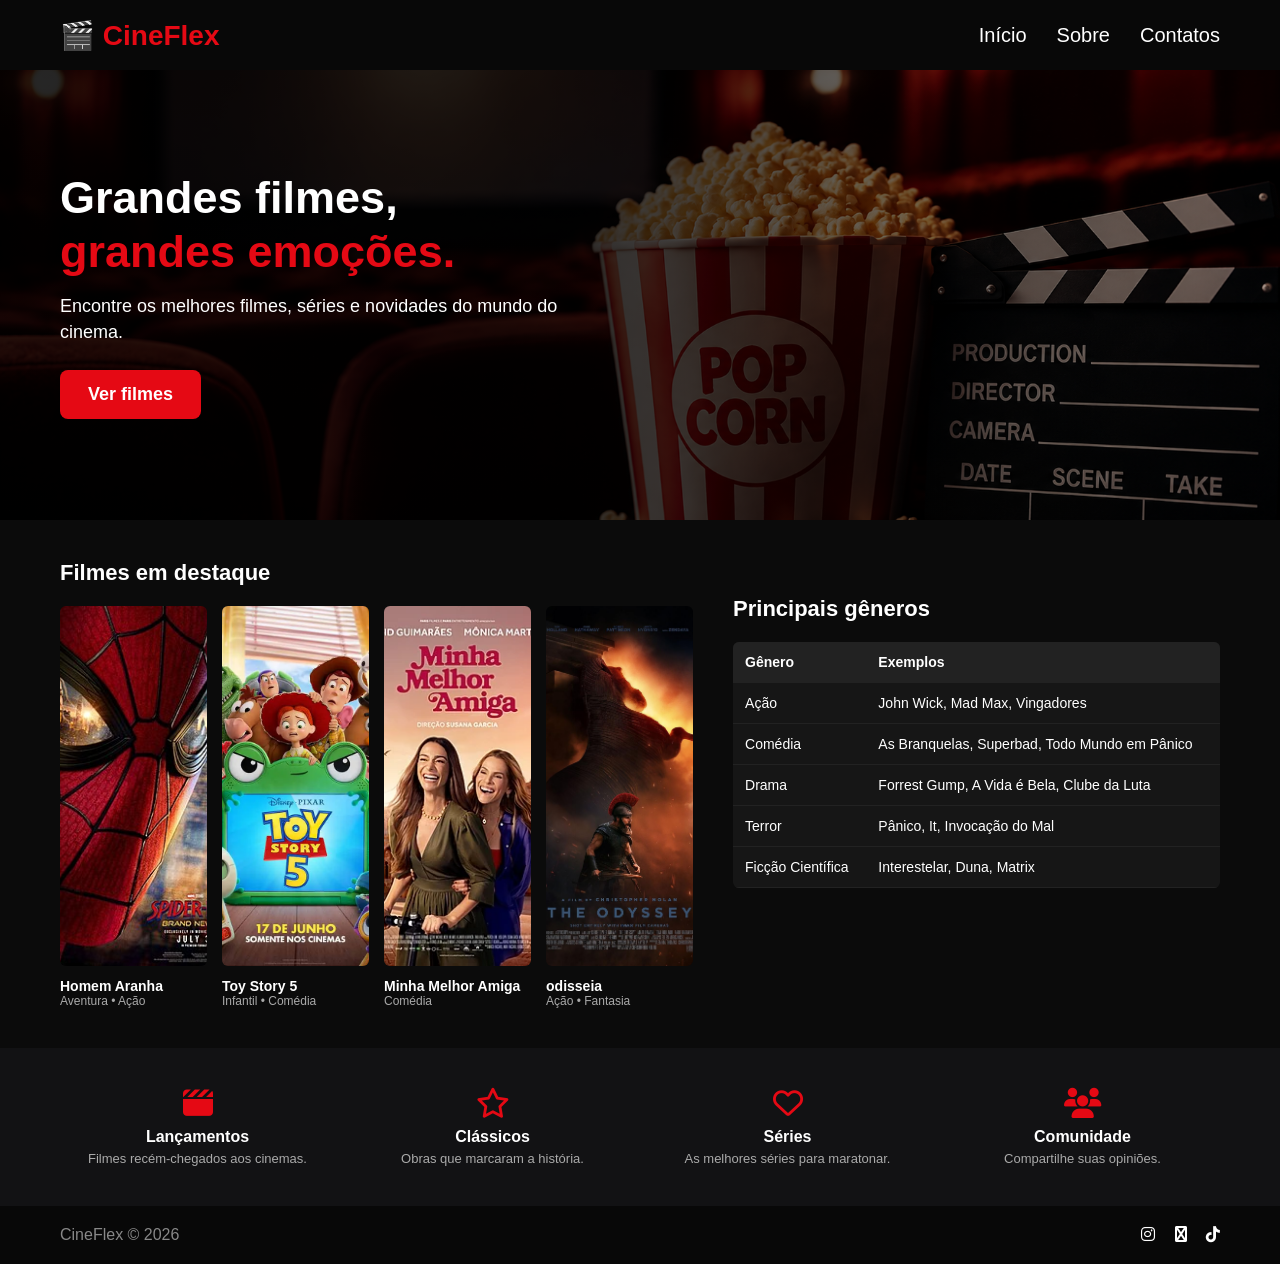
==== index.html @ 1444c648 "primeiro commit" ====
<!DOCTYPE html>
<html lang="pt-BR">
<head>
  <meta charset="UTF-8">
  <title>CineFlex</title>
  <link rel="stylesheet" href="style.css">
  <link rel="stylesheet" href="https://cdnjs.cloudflare.com/ajax/libs/font-awesome/6.4.0/css/all.min.css">
</head>
<body>

  <header>
    <div class="logo">🎬 CineFlex</div>
    <nav>
      <ul>
        <li><a href="index.html">Início</a></li>
        <li><a href="sobre.html">Sobre</a></li>
        <li><a href="contatos.html">Contatos</a></li>
      </ul>
    </nav>
  </header>

  <section class="banner">
    <div class="texto-banner">
      <h1>Grandes filmes,<br><span class="text">grandes emoções.</span></h1>
      <p>Encontre os melhores filmes, séries e novidades do mundo do cinema.</p>
      <button>Ver filmes</button>
    </div>
  </section>

  <main class="conteudo">
    
    <section class="filmes">
      <h2>Filmes em destaque</h2>
      <div class="cards">
        
        <div class="card">
          <img src="Spider-Man_Brand_New_Day_poster.jpg" alt="Homem Aranha">
          <h3>Homem Aranha</h3>
          <p>Aventura • Ação</p>
        </div>

        <div class="card">
          <img src="toystore.webp" alt="Toy Story 5">
          <h3>Toy Story 5</h3>
          <p>Infantil • Comédia</p>
        </div>

        <div class="card">
          <img src="Minha_melhor_amiga.jpg.webp" alt="Minha Melhor Amiga">
          <h3>Minha Melhor Amiga</h3>
          <p>Comédia</p>
        </div>

        <div class="card">
          <img src="odisseia.jpg" alt="odisseia">
          <h3>odisseia</h3>
          <p>Ação • Fantasia</p>
        </div>

      </div>
    </section>

    <section class="tabela">
        <br><br>
      <h2>Principais gêneros</h2>
      <table>
        <tr>
          <th>Gênero</th>
          <th>Exemplos</th>
        </tr>
        <tr>
          <td>Ação</td>
          <td>John Wick, Mad Max, Vingadores</td>
        </tr>
        <tr>
          <td>Comédia</td>
          <td>As Branquelas, Superbad, Todo Mundo em Pânico</td>
        </tr>
        <tr>
          <td>Drama</td>
          <td>Forrest Gump, A Vida é Bela, Clube da Luta</td>
        </tr>
        <tr>
          <td>Terror</td>
          <td>Pânico, It, Invocação do Mal</td>
        </tr>
        <tr>
          <td>Ficção Científica</td>
          <td>Interestelar, Duna, Matrix</td>
        </tr>
      </table>
    </section>

  </main>

  <section class="recursos">
    <div>
      <i class="fa-solid fa-clapperboard"></i>
      <h3>Lançamentos</h3>
      <p>Filmes recém-chegados aos cinemas.</p>
    </div>
    <div>
      <i class="fa-regular fa-star"></i>
      <h3>Clássicos</h3>
      <p>Obras que marcaram a história.</p>
    </div>
    <div>
      <i class="fa-regular fa-heart"></i>
      <h3>Séries</h3>
      <p>As melhores séries para maratonar.</p>
    </div>
    <div>
      <i class="fa-solid fa-users"></i>
      <h3>Comunidade</h3>
      <p>Compartilhe suas opiniões.</p>
    </div>
  </section>

  <footer>
    <span>CineFlex &copy; 2026</span>
    <div class="redes">
      <i class="fa-brands fa-instagram"></i>
      <i class="fa-brands fa-globe"></i>
      <i class="fa-brands fa-tiktok"></i>
    </div>
  </footer>

</body>
</html>
---- style.css ----
* {
    margin: 0;
    padding: 0;
    box-sizing: border-box;
    font-family: Arial, sans-serif;
}

body {
    background-color: #0b0b0b;
    color: white;
}

header {
    width: 100%;
    height: 70px;
    background-color: #080808;
    display: flex;
    justify-content: space-between;
    align-items: center;
    padding: 0 60px;
}

.logo {
    font-size: 28px;
    font-weight: bold;
    color: #e50914;
}

nav ul {
    display: flex;
    gap: 30px;
    list-style: none;
}

nav ul li a,
nav ul li a:link,
nav ul li a:visited {
    color: #ffffff;
    text-decoration: none;
    font-size: 20px;
    font-weight: 500;
    transition: color 0.3s;
}

nav ul li a:hover {
    color: #e50914;
    text-decoration: none;
}

.banner {
    height: 450px;
    background-image: linear-gradient(to right, rgba(0,0,0,0.85) 40%, rgba(0,0,0,0.3)), url("banner.png");
    background-size: cover;
    background-position: center;
    display: flex;
    align-items: center;
    padding-left: 60px;
}

.texto-banner {
    max-width: 500px;
    display: flex;
    flex-direction: column;
    align-items: flex-start;
}

.texto-banner h1 {
    font-size: 45px;
    margin-bottom: 15px;
    line-height: 1.2;
    color: #ffffff;
}

.text {
    color: #e50914;
}

.texto-banner p {
    font-size: 18px;
    margin-bottom: 25px;
    color: #ffffff;
    line-height: 1.4;
}

.texto-banner button {
    background-color: #e50914;
    color: #ffffff;
    padding: 14px 28px;
    border: none;
    border-radius: 8px;
    font-size: 18px;
    font-weight: bold;
    cursor: pointer;
    transition: background-color 0.3s;
}

.texto-banner button:hover {
    background-color: #b80710;
}

.conteudo {
    display: flex;
    gap: 40px;
    padding: 40px 60px;
}

.filmes { flex: 1.3; }
.tabela { flex: 1; }

h2 {
    font-size: 22px;
    margin-bottom: 20px;
}

.cards {
    display: grid;
    grid-template-columns: repeat(4, 1fr);
    gap: 15px;
}

.card img {
    width: 100%;
    height: 360px;
    object-fit: cover;
    border-radius: 6px;
}

.card h3 {
    font-size: 14px;
    margin-top: 8px;
}

.card p {
    font-size: 12px;
    color: #aaa;
}

table {
    width: 100%;
    border-collapse: collapse;
    background: #161616;
    border-radius: 6px;
    overflow: hidden;
}

th, td {
    padding: 12px;
    text-align: left;
    font-size: 14px;
    border-bottom: 1px solid #222;
}

th {
    background: #222;
}

.recursos {
    display: grid;
    grid-template-columns: repeat(4, 1fr);
    gap: 20px;
    padding: 40px 60px;
    background: #121214;
    text-align: center;
}

.recursos i {
    font-size: 30px;
    color: #e50914;
    margin-bottom: 10px;
}

.recursos h3 {
    font-size: 16px;
    margin-bottom: 5px;
}

.recursos p {
    font-size: 13px;
    color: #aaa;
}

.conteudo-sobre {
    padding: 60px;
    display: flex;
    flex-direction: column;
    gap: 40px;
}

.secao-imagem-missao {
    display: flex;
    gap: 40px;
    align-items: flex-start;
}

.cine {
    flex: 1;
}

.cine img {
    width: 100%;
    height: 450px;
    object-fit: cover;
    border-radius: 8px;
}

.missao-valores {
    flex: 1;
    display: flex;
    flex-direction: column;
    gap: 30px;
}

.bloco-missao h2, .bloco-valores h2 {
    font-size: 22px;
    margin-bottom: 15px;
    color: #ffffff;
}

.bloco-missao p {
    font-size: 16px;
    line-height: 1.6;
    color: #ccc;
}

.bloco-valores ul {
    list-style: none;
}

.bloco-valores ul li {
    font-size: 16px;
    color: #ccc;
    margin-bottom: 10px;
    padding-left: 20px;
    position: relative;
}

.bloco-valores ul li::before {
    content: "•";
    color: #e50914;
    font-size: 20px;
    position: absolute;
    left: 0;
    top: -2px;
}

.citacao {
    background-color: #121214;
    padding: 25px 35px;
    border-radius: 8px;
    border-left: 4px solid #e50914;
    display: flex;
    align-items: center;
    gap: 20px;
}

.citacao i {
    font-size: 28px;
    color: #e50914;
}

.citacao p {
    font-size: 18px;
    font-style: italic;
    color: #ddd;
}

.conteudo-contatos {
    padding: 60px;
    display: flex;
    justify-content: space-between;
    gap: 50px;
}

.info-contatos {
    flex: 1;
    display: flex;
    flex-direction: column;
    gap: 30px;
}

.item-contato {
    display: flex;
    align-items: center;
    gap: 20px;
    background: #121214;
    padding: 20px;
    border-radius: 8px;
}

.item-contato i {
    font-size: 28px;
    color: #e50914;
}

.item-contato h3 {
    font-size: 18px;
    color: #fff;
    margin-bottom: 5px;
}

.item-contato p {
    font-size: 14px;
    color: #aaa;
}

.caixa-mensagem {
    flex: 1;
    background: #121214;
    padding: 30px;
    border-radius: 8px;
    display: flex;
    flex-direction: column;
    gap: 15px;
}

.caixa-mensagem h2 {
    font-size: 22px;
    margin-bottom: 10px;
    color: #fff;
}

.campo-falso {
    width: 100%;
    background: #1a1a1e;
    border: 1px solid #2a2a2e;
    border-radius: 6px;
    padding: 12px 15px;
    color: #777;
    font-size: 14px;
}

.campo-grande {
    height: 100px;
}

.botao-falso {
    background: #e50914;
    color: #fff;
    padding: 12px;
    border-radius: 6px;
    text-align: center;
    font-weight: bold;
    font-size: 16px;
    cursor: pointer;
    transition: background 0.3s;
}

.botao-falso:hover {
    background: #b80710;
}

footer {
    background: #080808;
    padding: 20px 60px;
    display: flex;
    justify-content: space-between;
    align-items: center;
    color: #888;
}

.redes i {
    margin-left: 15px;
    cursor: pointer;
    color: #fff;
}
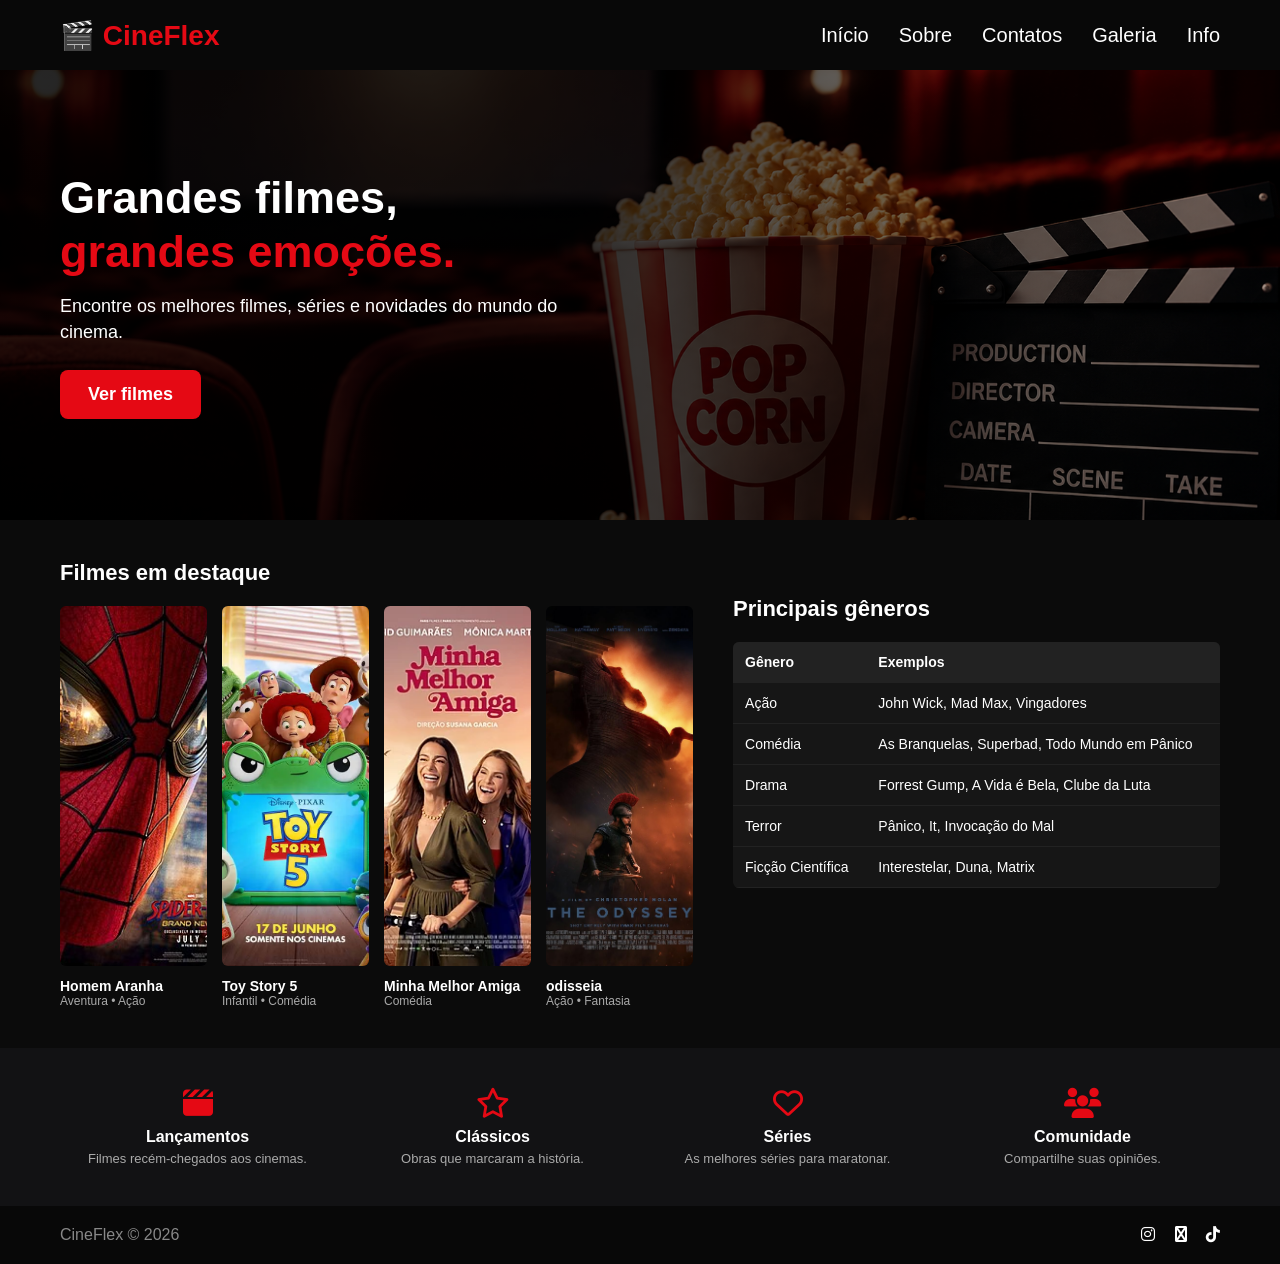
==== commit 4178484e: "página nova" ====
--- a/index.html
+++ b/index.html
@@ -15,6 +15,8 @@
         <li><a href="index.html">Início</a></li>
         <li><a href="sobre.html">Sobre</a></li>
         <li><a href="contatos.html">Contatos</a></li>
+        <li><a href="galeria.html">Galeria</a></li>
+        <li><a href="info.html">Info</a></li>
       </ul>
     </nav>
   </header>
--- a/style.css
+++ b/style.css
@@ -362,4 +362,100 @@
     margin-left: 15px;
     cursor: pointer;
     color: #fff;
+}
+.titulo-pagina {
+    height: 300px;
+    padding: 60px;
+    display: flex;
+    flex-direction: column;
+    justify-content: center;
+    background-image: linear-gradient(to right, rgba(0,0,0,0.85) 40%, rgba(0,0,0,0.3)), url("banner.png");
+    background-size: cover;
+    background-position: center;
+}
+
+.titulo-pagina h1 {
+    font-size: 45px;
+    margin-bottom: 15px;
+    color: #ffffff;
+}
+
+.titulo-pagina h1 span {
+    color: #e50914;
+}
+
+.titulo-pagina p {
+    font-size: 18px;
+    color: #ffffff;
+}
+
+.galeria {
+    padding: 40px 60px;
+    background: #0b0b0b;
+    display: grid;
+    grid-template-columns: repeat(3, 1fr);
+    gap: 20px;
+}
+
+.galeria img {
+    width: 100%;
+    height: 250px;
+    object-fit: cover;
+    border-radius: 8px;
+    border: 2px solid #222;
+    transition: 0.3s;
+}
+
+.galeria img:hover {
+    transform: scale(1.03);
+    border-color: #e50914;
+}
+
+.info {
+    padding: 40px 60px;
+    background: #0b0b0b;
+}
+
+.info h2 {
+    font-size: 22px;
+    margin-bottom: 20px;
+    color: #ffffff;
+}
+
+.info table {
+    width: 100%;
+    border-collapse: collapse;
+    background: #161616;
+    border-radius: 6px;
+    overflow: hidden;
+}
+
+.info th,
+.info td {
+    padding: 14px;
+    text-align: left;
+    font-size: 14px;
+    border-bottom: 1px solid #222;
+}
+
+.info th {
+    background: #e50914;
+    color: #ffffff;
+}
+
+.info td {
+    color: #ccc;
+}
+
+.info tr:hover {
+    background: #202020;
+}
+
+footer {
+    background: #080808;
+    padding: 20px 60px;
+    display: flex;
+    justify-content: space-between;
+    align-items: center;
+    color: #888;
 }
